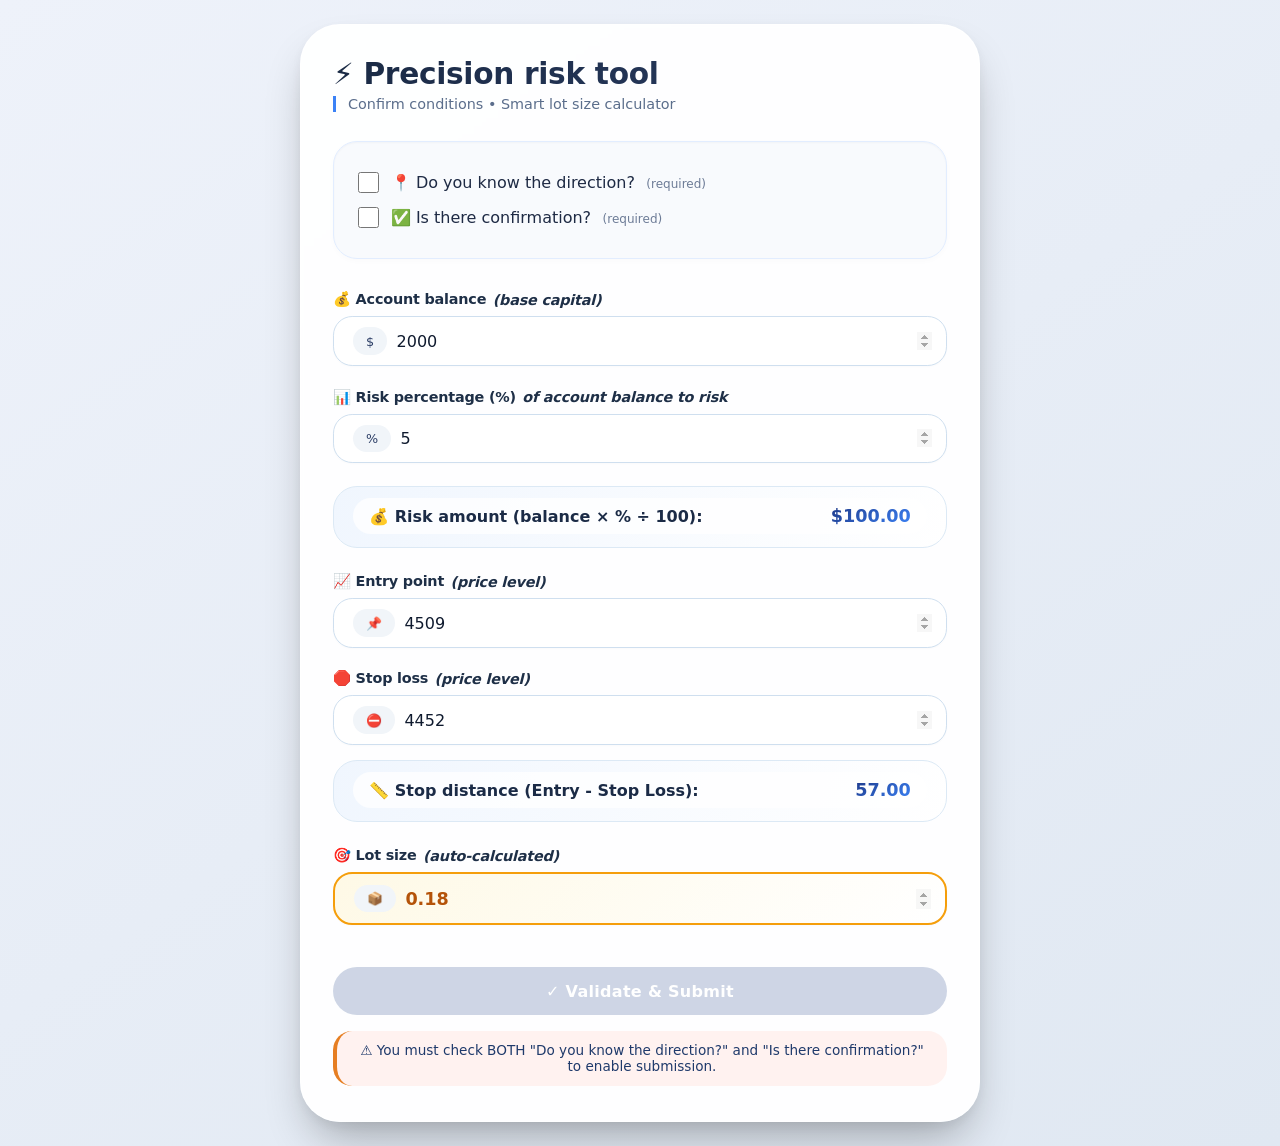
==== index.html @ 59431ea5 "trade" ====
<!DOCTYPE html>
<html lang="en">
<head>
  <meta charset="UTF-8">
  <meta name="viewport" content="width=device-width, initial-scale=1.0, user-scalable=yes">
  <title>Cisco Risk | Position Sizing Tool</title>
  <link rel="stylesheet" href="style.css">
</head>
<body>

<div class="glass-card">
  <h1>⚡ Precision risk tool</h1>
  <div class="subhead">Confirm conditions • Smart lot size calculator</div>

  <!-- 2 checkboxes: Directions & Confirmation (mandatory for submit) -->
  <div class="checks-container">
    <div class="check-item">
      <input type="checkbox" id="directionsCheckbox">
      <label for="directionsCheckbox">📍 Do you know the direction? <span class="hint">(required)</span></label>
    </div>
    <div class="check-item">
      <input type="checkbox" id="confirmationCheckbox">
      <label for="confirmationCheckbox">✅ Is there confirmation? <span class="hint">(required)</span></label>
    </div>
  </div>

  <!-- Account Balance input (default = 2000) -->
  <div class="input-group">
    <label>💰 Account balance <i>(base capital)</i></label>
    <div class="input-field">
      <span>$</span>
      <input type="number" id="accountBalance" value="2000" step="10">
    </div>
  </div>

  <!-- Percentage input (percentage of balance to risk) -->
  <div class="input-group">
    <label>📊 Risk percentage (%) <i>of account balance to risk</i></label>
    <div class="input-field">
      <span>%</span>
      <input type="number" id="percentageInput" value="1" step="0.1" placeholder="e.g., 1.5">
    </div>
  </div>

  <!-- Dynamic display: shows calculated percentage amount -->
  <div class="calc-preview">
    <div class="info-row">
      <span class="info-label">💰 Risk amount (balance × % ÷ 100):</span>
      <span class="info-value" id="riskAmountDisplay">$0.00</span>
    </div>
  </div>

  <!-- Entry point field -->
  <div class="input-group">
    <label>📈 Entry point <i>(price level)</i></label>
    <div class="input-field">
      <span>📌</span>
      <input type="number" id="entryPoint" value="4509" step="1" placeholder="e.g., 4509">
    </div>
  </div>

  <!-- Stop Loss field -->
  <div class="input-group">
    <label>🛑 Stop loss <i>(price level)</i></label>
    <div class="input-field">
      <span>⛔</span>
      <input type="number" id="stopLoss" value="4452" step="1" placeholder="e.g., 4452">
    </div>
  </div>

  <!-- Stop distance display (helper) -->
  <div class="calc-preview" style="margin-top: -0.5rem;">
    <div class="info-row">
      <span class="info-label">📏 Stop distance (Entry - Stop Loss):</span>
      <span class="info-value" id="stopDistanceDisplay">0.00</span>
    </div>
  </div>

  <!-- Lot Size field (output) - will be auto-calculated -->
  <div class="input-group">
    <label>🎯 Lot size <i>(auto-calculated)</i></label>
    <div class="input-field lot-size-field">
      <span>📦</span>
      <input type="number" id="lotSizeOutput" step="0.01" placeholder="calculated lot size" readonly>
    </div>
    <div class="distance-warning" id="warningMsg"></div>
  </div>

  <!-- Submit button (only active if both checkboxes are ticked) -->
  <button id="submitBtn" class="submit-btn" disabled>✓ Validate & Submit</button>

  <!-- dynamic feedback -->
  <div id="infoMessage" class="info-message">
    ⚡ Both checkboxes must be checked to enable submit. Lot size updates live.
  </div>
</div>

<script src="js.js"></script>
</body>
</html>
---- style.css ----
* {
      margin: 0;
      padding: 0;
      box-sizing: border-box;
      font-family: 'Inter', system-ui, -apple-system, 'Segoe UI', Roboto, 'Helvetica Neue', sans-serif;
    }

    body {
      min-height: 100vh;
      background: linear-gradient(145deg, #eef2fa 0%, #e0e8f2 100%);
      display: flex;
      align-items: center;
      justify-content: center;
      padding: 1.5rem;
    }

    .glass-card {
      max-width: 680px;
      width: 100%;
      background: rgba(255, 255, 255, 0.94);
      backdrop-filter: blur(2px);
      border-radius: 2.5rem;
      box-shadow: 0 25px 45px -12px rgba(0, 0, 0, 0.3), 0 4px 14px rgba(0, 0, 0, 0.05);
      padding: 2rem 2rem 2.2rem;
      transition: all 0.2s ease;
      border: 1px solid rgba(255,255,255,0.7);
    }

    h1 {
      font-size: 1.85rem;
      font-weight: 700;
      background: linear-gradient(135deg, #1A2A44, #2C3E66);
      background-clip: text;
      -webkit-background-clip: text;
      color: transparent;
      letter-spacing: -0.3px;
      margin-bottom: 0.3rem;
    }

    .subhead {
      color: #5b6e8c;
      font-weight: 500;
      font-size: 0.9rem;
      border-left: 3px solid #3b82f6;
      padding-left: 0.75rem;
      margin-bottom: 1.8rem;
    }

    .checks-container {
      background: #f8fafd;
      border-radius: 1.5rem;
      padding: 1rem 1.5rem;
      margin-bottom: 2rem;
      box-shadow: inset 0 1px 2px #00000008, 0 2px 6px rgba(0,0,0,0.02);
      border: 1px solid #e2edff;
    }

    .check-item {
      display: flex;
      align-items: center;
      gap: 0.75rem;
      margin: 0.9rem 0;
      cursor: pointer;
      transition: transform 0.1s ease;
    }

    .check-item:hover {
      transform: translateX(4px);
    }

    .check-item input {
      width: 1.3rem;
      height: 1.3rem;
      accent-color: #3b82f6;
      cursor: pointer;
    }

    .check-item label {
      font-size: 1rem;
      font-weight: 500;
      color: #1e2a44;
      cursor: pointer;
      user-select: none;
    }

    .check-item .hint {
      font-size: 0.75rem;
      color: #6c7b96;
      margin-left: 0.4rem;
      font-weight: normal;
    }

    .input-group {
      margin-bottom: 1.4rem;
      display: flex;
      flex-direction: column;
      gap: 0.5rem;
    }

    .input-group label {
      font-weight: 600;
      color: #1e2f47;
      font-size: 0.9rem;
      letter-spacing: -0.2px;
      display: flex;
      align-items: center;
      gap: 0.4rem;
    }

    .input-field {
      display: flex;
      align-items: center;
      background: white;
      border: 1px solid #cfdfef;
      border-radius: 1.2rem;
      padding: 0.1rem 0.1rem 0.1rem 1.2rem;
      transition: all 0.2s;
      box-shadow: 0 1px 2px rgba(0,0,0,0.02);
    }

    .input-field:focus-within {
      border-color: #3b82f6;
      box-shadow: 0 0 0 3px rgba(59,130,246,0.2);
    }

    .input-field span {
      font-weight: 500;
      color: #2c3e66;
      background: #f1f5f9;
      padding: 0.4rem 0.8rem;
      border-radius: 2rem;
      font-size: 0.8rem;
      margin-right: 0.6rem;
    }

    .input-field input {
      border: none;
      padding: 0.8rem 0.8rem 0.8rem 0;
      font-size: 1rem;
      width: 100%;
      outline: none;
      background: transparent;
      color: #0f1a2e;
      font-weight: 500;
    }

    .input-field input[type="number"] {
      -moz-appearance: textfield;
    }
    .input-field input[type="number"]::-webkit-inner-spin-button,
    .input-field input[type="number"]::-webkit-outer-spin-button {
      opacity: 0.5;
    }

    .calc-preview {
      background: linear-gradient(115deg, #f0f6fe, #ffffff);
      border-radius: 1.5rem;
      padding: 0.2rem 1.2rem 0.8rem 1.2rem;
      margin-bottom: 1.6rem;
      border: 1px solid #dce9f5;
    }

    .info-row {
      display: flex;
      justify-content: space-between;
      align-items: baseline;
      flex-wrap: wrap;
      margin-top: 0.5rem;
      background: #ffffffc9;
      border-radius: 1.5rem;
      padding: 0.5rem 1rem;
    }

    .info-label {
      font-weight: 600;
      color: #1b2b46;
    }

    .info-value {
      font-weight: 700;
      font-size: 1.1rem;
      background: linear-gradient(145deg, #1e3a8a, #3b82f6);
      background-clip: text;
      -webkit-background-clip: text;
      color: transparent;
    }

    .lot-size-field {
      background: linear-gradient(135deg, #fef9e6, #ffffff);
      border: 2px solid #f59e0b;
    }
    
    .lot-size-field input {
      font-weight: 700;
      font-size: 1.1rem;
      color: #b45309;
    }

    .submit-btn {
      width: 100%;
      background: linear-gradient(105deg, #1f2b48, #1f3a6b);
      border: none;
      padding: 0.9rem 1.2rem;
      border-radius: 2rem;
      font-weight: 600;
      font-size: 1rem;
      color: white;
      letter-spacing: 0.3px;
      cursor: pointer;
      transition: all 0.2s ease;
      margin-top: 0.5rem;
      box-shadow: 0 5px 12px rgba(0, 0, 0, 0.1);
    }

    .submit-btn:disabled {
      background: #b9c4da;
      cursor: not-allowed;
      transform: none;
      box-shadow: none;
      opacity: 0.7;
    }

    .submit-btn:not(:disabled):hover {
      background: linear-gradient(105deg, #111c34, #142c52);
      transform: translateY(-2px);
      box-shadow: 0 12px 20px -8px rgba(0, 0, 0, 0.25);
    }

    .info-message {
      margin-top: 1rem;
      background: #eef3ff;
      border-radius: 1.2rem;
      padding: 0.7rem 1rem;
      text-align: center;
      font-size: 0.85rem;
      color: #1f3a6b;
      border-left: 4px solid #3b82f6;
      transition: 0.2s;
    }

    .distance-warning {
      color: #e67e22;
      font-size: 0.7rem;
      margin-top: 4px;
    }

    @media (max-width: 520px) {
      .glass-card {
        padding: 1.5rem;
      }
    }
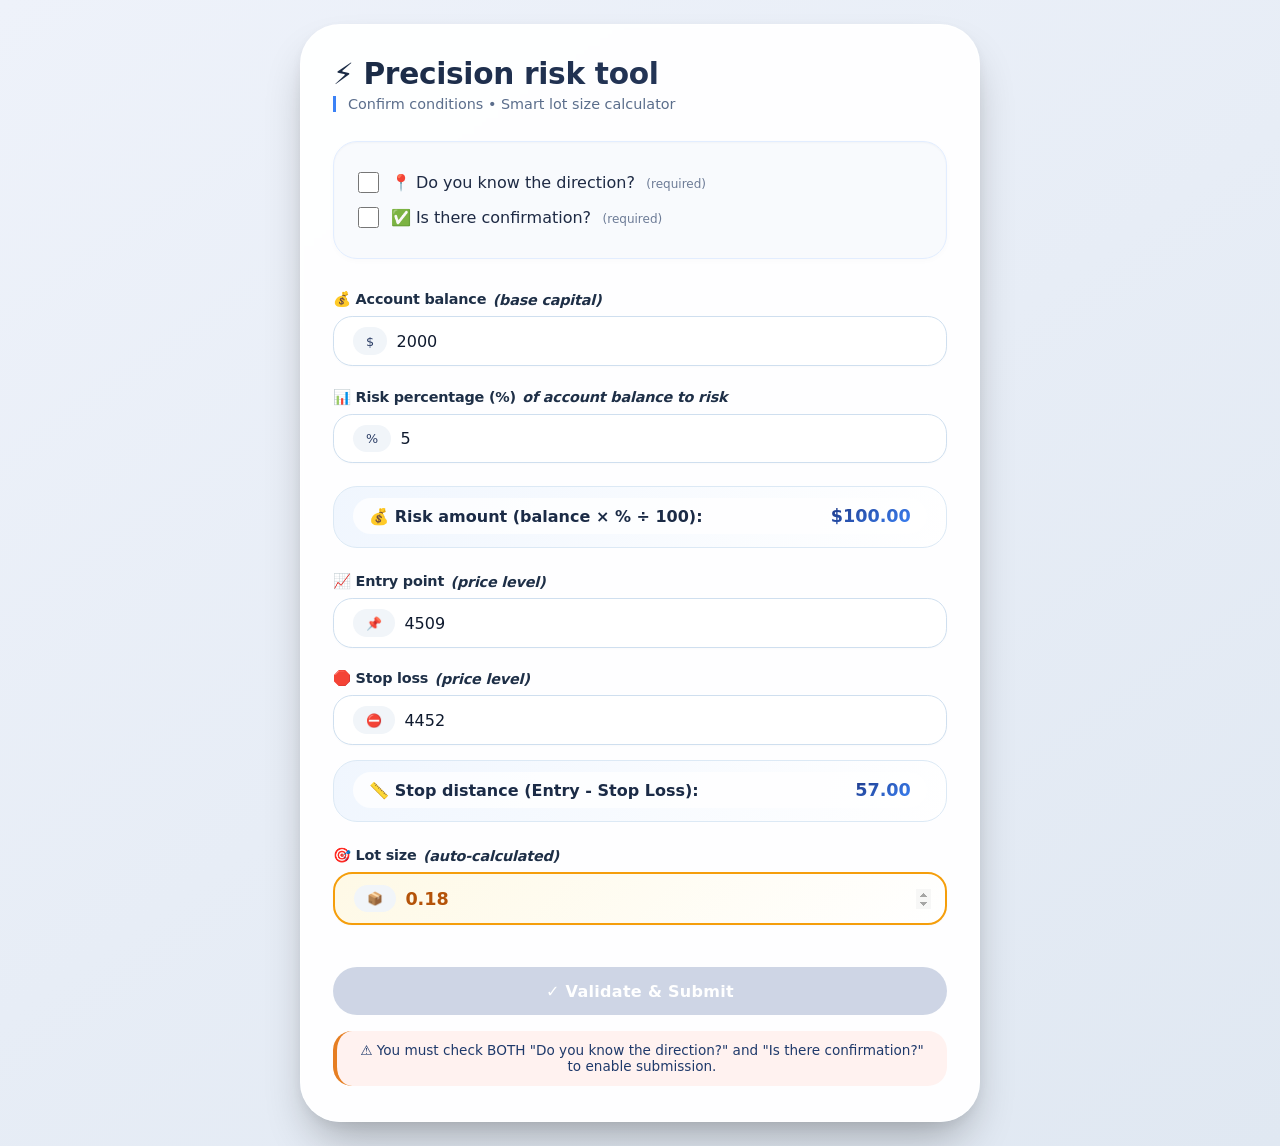
==== commit 1bb019dd: "Update index.htmla" ====
--- a/index.html
+++ b/index.html
@@ -29,7 +29,7 @@
     <label>💰 Account balance <i>(base capital)</i></label>
     <div class="input-field">
       <span>$</span>
-      <input type="number" id="accountBalance" value="2000" step="10">
+      <input type="tel" id="accountBalance" value="2000" step="10">
     </div>
   </div>
 
@@ -38,7 +38,7 @@
     <label>📊 Risk percentage (%) <i>of account balance to risk</i></label>
     <div class="input-field">
       <span>%</span>
-      <input type="number" id="percentageInput" value="1" step="0.1" placeholder="e.g., 1.5">
+      <input type="tel" id="percentageInput" value="1" step="0.1" placeholder="e.g., 1.5">
     </div>
   </div>
 
@@ -55,7 +55,7 @@
     <label>📈 Entry point <i>(price level)</i></label>
     <div class="input-field">
       <span>📌</span>
-      <input type="number" id="entryPoint" value="4509" step="1" placeholder="e.g., 4509">
+      <input type="tel" id="entryPoint" value="4509" step="1" placeholder="e.g., 4509">
     </div>
   </div>
 
@@ -64,7 +64,7 @@
     <label>🛑 Stop loss <i>(price level)</i></label>
     <div class="input-field">
       <span>⛔</span>
-      <input type="number" id="stopLoss" value="4452" step="1" placeholder="e.g., 4452">
+      <input type="tel" id="stopLoss" value="4452" step="1" placeholder="e.g., 4452">
     </div>
   </div>
 
@@ -97,4 +97,4 @@
 
 <script src="js.js"></script>
 </body>
-</html>+</html>
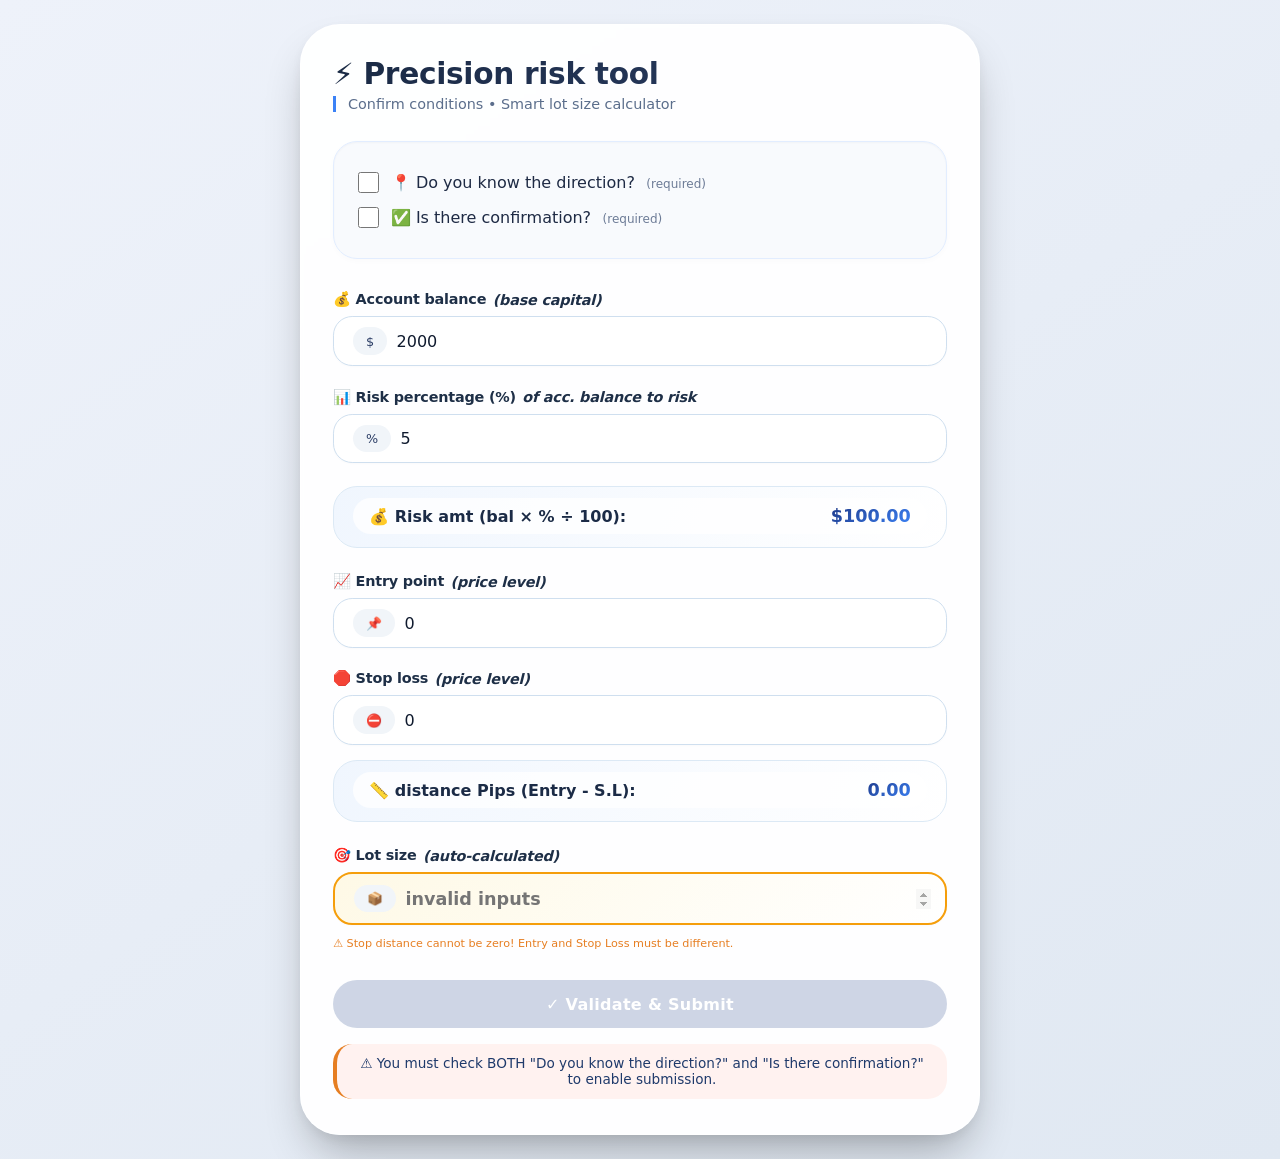
==== commit 68b211eb: "Updated index.html" ====
--- a/index.html
+++ b/index.html
@@ -35,7 +35,7 @@
 
   <!-- Percentage input (percentage of balance to risk) -->
   <div class="input-group">
-    <label>📊 Risk percentage (%) <i>of account balance to risk</i></label>
+    <label>📊 Risk percentage (%) <i>of acc. balance to risk</i></label>
     <div class="input-field">
       <span>%</span>
       <input type="tel" id="percentageInput" value="1" step="0.1" placeholder="e.g., 1.5">
@@ -45,7 +45,7 @@
   <!-- Dynamic display: shows calculated percentage amount -->
   <div class="calc-preview">
     <div class="info-row">
-      <span class="info-label">💰 Risk amount (balance × % ÷ 100):</span>
+      <span class="info-label">💰 Risk amt (bal × % ÷ 100):</span>
       <span class="info-value" id="riskAmountDisplay">$0.00</span>
     </div>
   </div>
@@ -55,7 +55,7 @@
     <label>📈 Entry point <i>(price level)</i></label>
     <div class="input-field">
       <span>📌</span>
-      <input type="tel" id="entryPoint" value="4509" step="1" placeholder="e.g., 4509">
+      <input type="tel" id="entryPoint" value="0" step="1" placeholder="e.g., 4509">
     </div>
   </div>
 
@@ -64,14 +64,14 @@
     <label>🛑 Stop loss <i>(price level)</i></label>
     <div class="input-field">
       <span>⛔</span>
-      <input type="tel" id="stopLoss" value="4452" step="1" placeholder="e.g., 4452">
+      <input type="tel" id="stopLoss" value="0" step="1" placeholder="e.g., 4452">
     </div>
   </div>
 
   <!-- Stop distance display (helper) -->
   <div class="calc-preview" style="margin-top: -0.5rem;">
     <div class="info-row">
-      <span class="info-label">📏 Stop distance (Entry - Stop Loss):</span>
+      <span class="info-label">📏  distance Pips (Entry - S.L):</span>
       <span class="info-value" id="stopDistanceDisplay">0.00</span>
     </div>
   </div>
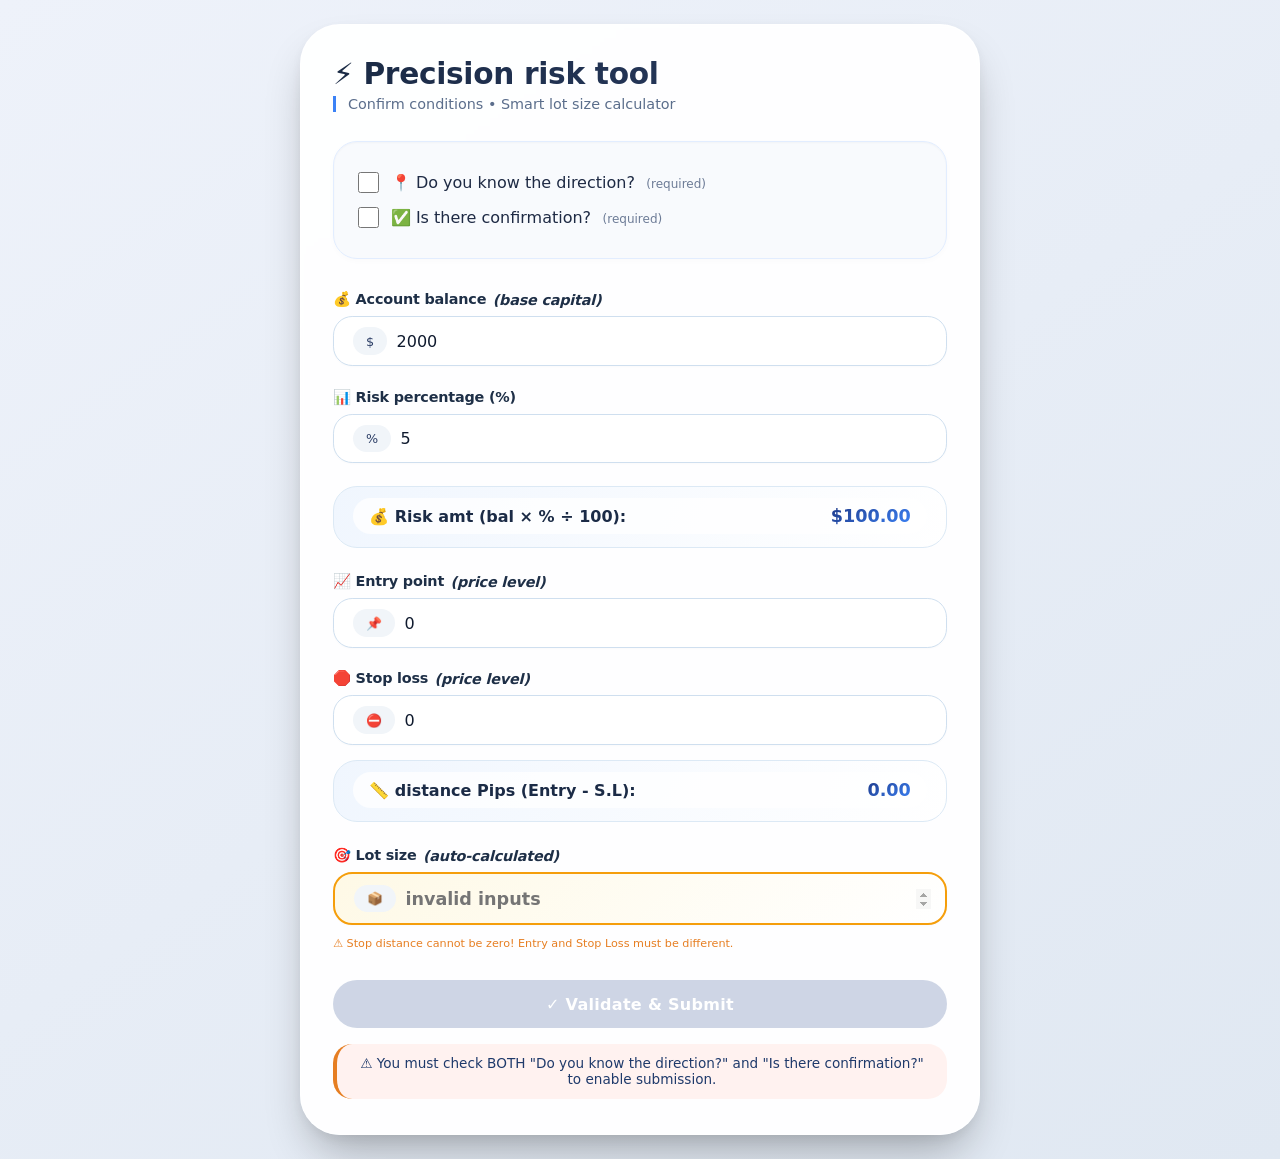
==== commit 9ca2c75b: "Update in index.html" ====
--- a/index.html
+++ b/index.html
@@ -35,7 +35,7 @@
 
   <!-- Percentage input (percentage of balance to risk) -->
   <div class="input-group">
-    <label>📊 Risk percentage (%) <i>of acc. balance to risk</i></label>
+    <label>📊 Risk percentage (%)</label>
     <div class="input-field">
       <span>%</span>
       <input type="tel" id="percentageInput" value="1" step="0.1" placeholder="e.g., 1.5">
